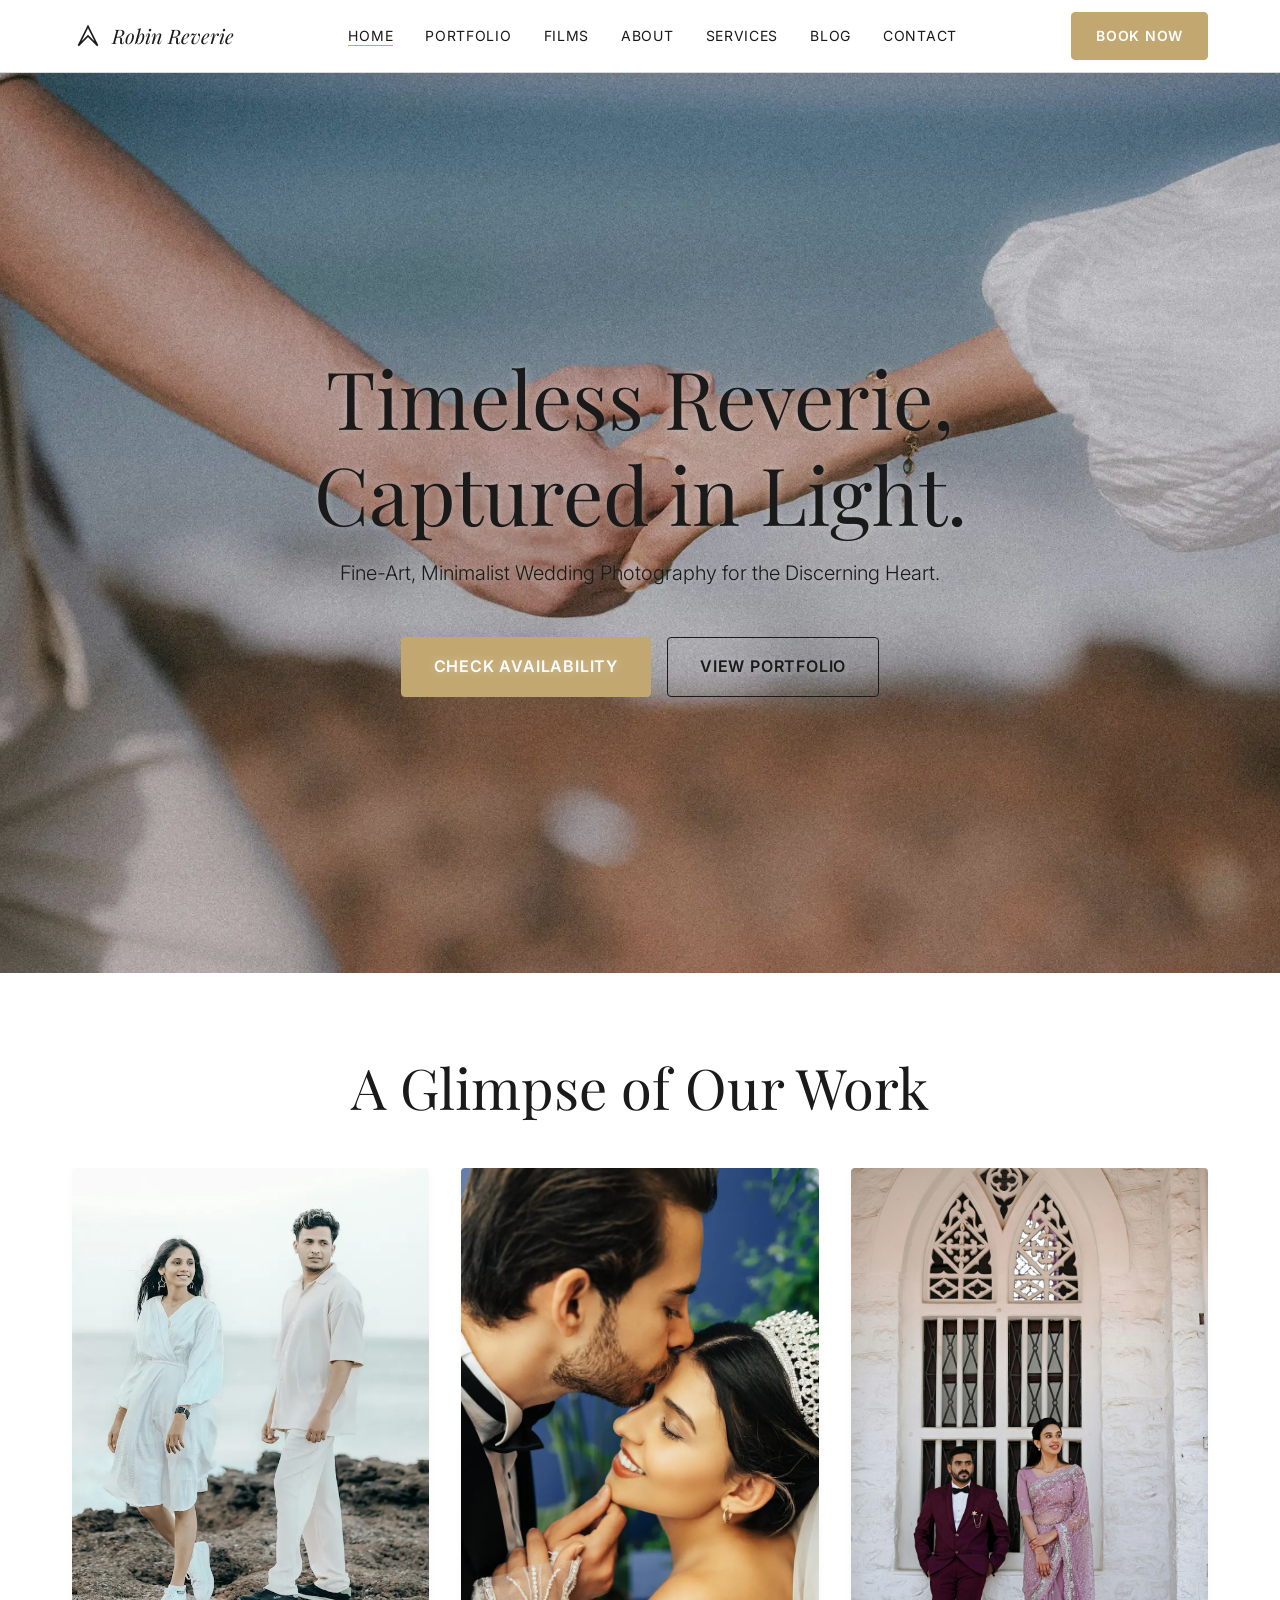
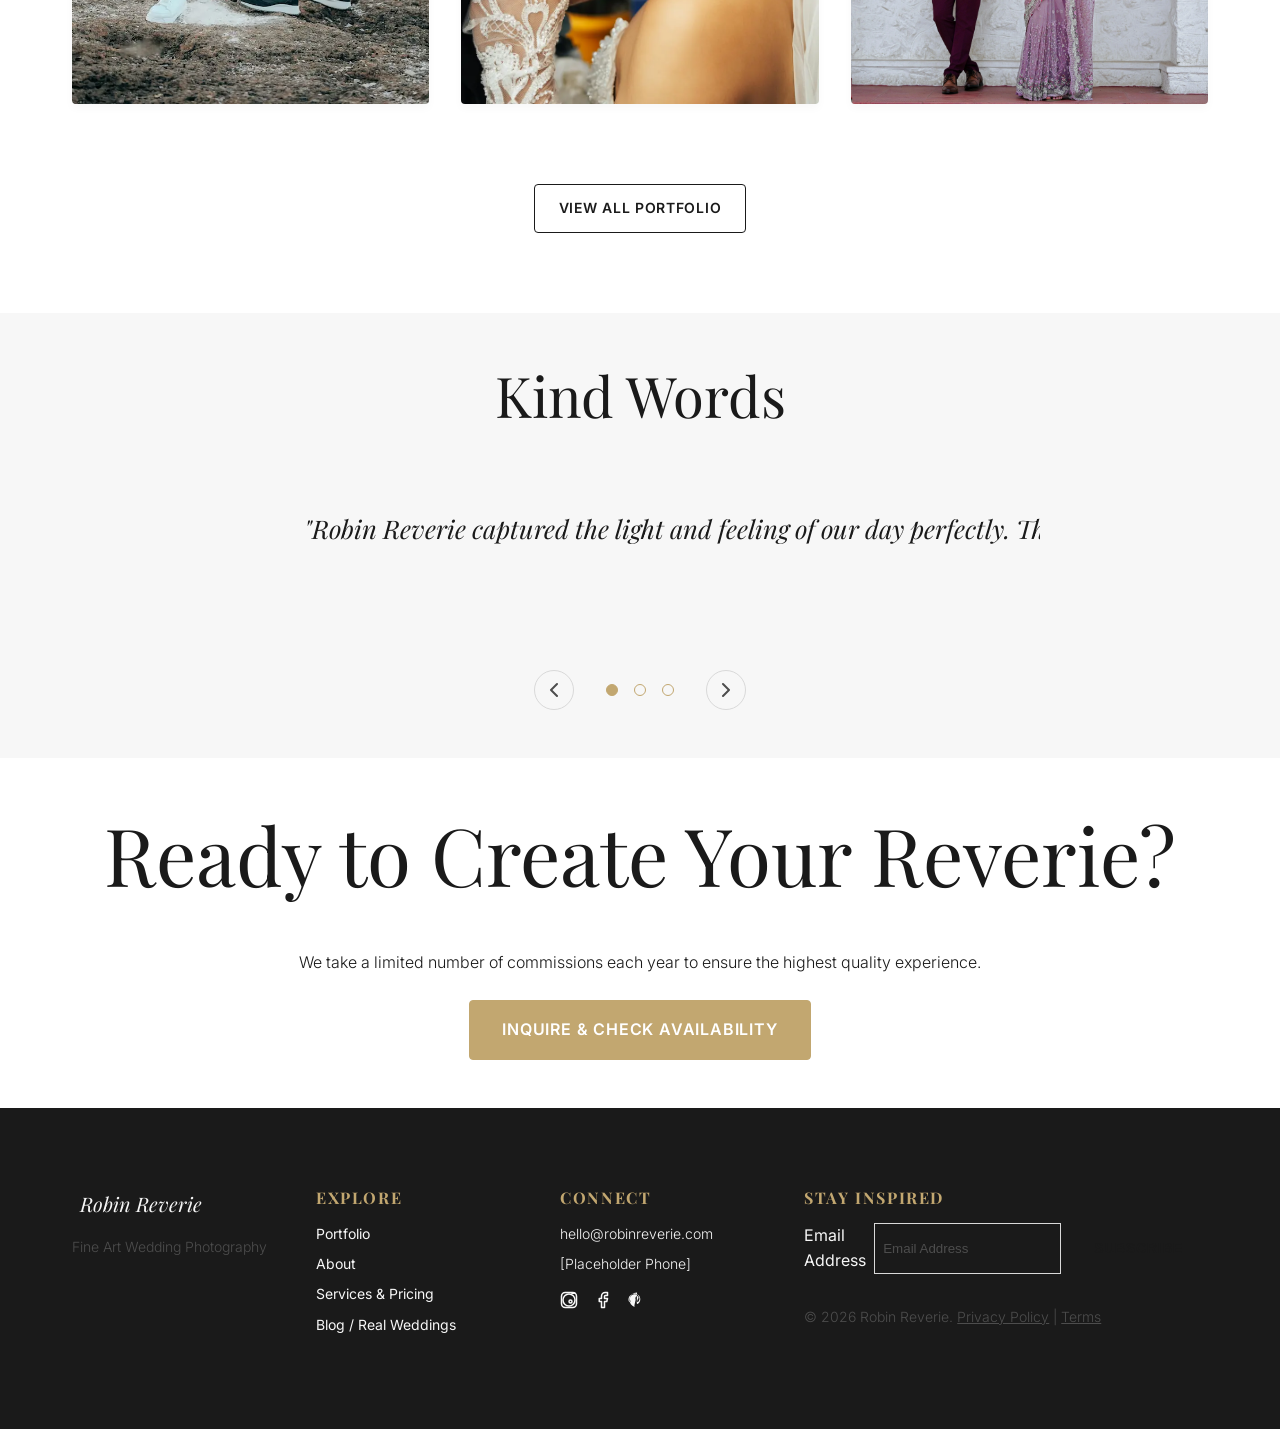
==== index.html @ 67bb08ab "Initial commit of frontend project" ====
<!doctype html>
<html lang="en">
<head>
    <meta charset="UTF-8">
    <meta name="viewport" content="width=device-width, initial-scale=1.0">
    <title>Robin Reverie | Fine Art Wedding Photography</title>

    <meta name="description" content="Robin Reverie offers fine-art, minimal, and timeless wedding photography for the discerning couple. Based in [Location], available worldwide.">
    <meta name="keywords" content="fine art wedding photography, minimal wedding photographer, luxury wedding, editorial wedding, Robin Reverie">
    <meta name="author" content="Robin Reverie">

    <meta property="og:title" content="Robin Reverie | Fine Art Wedding Photography">
    <meta property="og:description" content="Timeless, airy, and editorial wedding photography.">
    <meta property="og:type" content="website">
    <meta property="og:url" content="https://www.robinreverie.com/">
    <meta property="og:image" content="https://www.robinreverie.com/assets/img/hero-1200.webp">

    <link rel="stylesheet" href="/css/styles.css">

    <link rel="preconnect" href="https://fonts.googleapis.com">
    <link rel="preconnect" href="https://fonts.gstatic.com" crossorigin>

    <link href="https://fonts.googleapis.com/css2?family=Inter:wght@300;400;600&family=Playfair+Display:ital,wght@0,400;0,700;1,400&display=swap" rel="stylesheet">

    <link rel="preload" as="image" href="/assets/img/hero-400.webp" imagesrcset="/assets/img/hero-400.webp 400w, /assets/img/hero-800.webp 800w" imagesizes="100vw">

    <script type="application/ld+json">
    {
      "@context": "https://schema.org",
      "@type": "LocalBusiness",
      "name": "Robin Reverie Fine Art Photography",
      "image": "https://www.robinreverie.com/assets/img/hero-1600.webp",
      "address": {
        "@type": "PostalAddress",
        "streetAddress": "[Placeholder Address]",
        "addressLocality": "[City]",
        "addressRegion": "[State/Region]",
        "postalCode": "[Zip]",
        "addressCountry": "US"
      },
      "url": "https://www.robinreverie.com/",
      "telephone": "[Placeholder Phone]",
      "priceRange": "$$$"
    }
    </script>
</head>
<body>

    <header class="header">
        <div class="container header__content">
            <a href="index.html" class="header__logo" aria-label="Robin Reverie Home">
                <svg width="32" height="32" viewBox="0 0 100 100" fill="none" aria-hidden="true" xmlns="http://www.w3.org/2000/svg">
                    <path d="M20 80 L50 20 L80 80 L50 50 Z" stroke="currentColor" stroke-width="5"/>
                </svg>
                <span class="logo__text">Robin Reverie</span>
            </a>

            <nav class="nav" aria-label="Main Navigation" id="main-nav">
                <ul class="nav__list">
                    <li><a href="index.html" class="nav__link nav__link--active">Home</a></li>
                    <li><a href="portfolio.html" class="nav__link">Portfolio</a></li>
                    <li><a href="films.html" class="nav__link">Films</a></li>
                    <li><a href="about.html" class="nav__link">About</a></li>
                    <li><a href="services.html" class="nav__link">Services</a></li>
                    <li><a href="blog.html" class="nav__link">Blog</a></li>
                    <li><a href="contact.html" class="nav__link">Contact</a></li>
                </ul>
            </nav>

            <a href="contact.html" class="button button--primary header__cta">Book Now</a>

            <button class="menu-toggle" aria-controls="main-nav" aria-expanded="false" aria-label="Open main menu">
                <svg class="icon icon--menu" width="24" height="24" viewBox="0 0 24 24" fill="none" xmlns="http://www.w3.org/2000/svg">
                    <path d="M4 6H20M4 12H20M4 18H20" stroke="currentColor" stroke-width="2" stroke-linecap="round" stroke-linejoin="round"/>
                </svg>
            </button>
        </div>
    </header>

    <main id="main-content">

        <section class="hero" aria-label="Introduction and Main Call to Action">
            <div class="hero__image-container">
                <picture>
                    <source type="image/webp"
                        srcset="/assets/img/hero-2400.webp 2400w,
                                /assets/img/hero-1600.webp 1600w,
                                /assets/img/hero-800.webp 800w"
                        sizes="100vw">
                    <img src="/assets/img/hero-1600.jpg"
                        alt="A stunning, airy portrait of a bride and groom in a fine-art minimal style."
                        class="hero__image"
                        loading="eager"
                        width="2400" height="1600">
                </picture>
            </div>

            <div class="hero__content">
                <h1 class="hero__headline">Timeless Reverie, <br>Captured in Light.</h1>
                <p class="hero__subhead">Fine-Art, Minimalist Wedding Photography for the Discerning Heart.</p>
                <div class="hero__actions">
                    <a href="contact.html" class="button button--primary button--large hero__cta--primary js-scroll-to-contact">Check Availability</a>
                    <a href="portfolio.html" class="button button--secondary button--large hero__cta--secondary">View Portfolio</a>
                </div>
            </div>
        </section>

        <section class="section section--padded featured-galleries">
            <div class="container">
                <h2 class="section-title">A Glimpse of Our Work</h2>
                <div class="gallery-grid">
                    <article class="gallery-card">
                        <a href="gallery-sienna.html" class="gallery-card__link">
                            <picture>
                                <source type="image/webp" srcset="/assets/img/featured-1.webp 800w" sizes="(max-width: 600px) 100vw, 33vw">
                                <img src="/assets/img/featured-1.jpg" alt="A couple embracing on a sun-drenched beach, editorial style." loading="lazy" width="800" height="1200">
                            </picture>
                            <div class="gallery-card__caption">
                                <h3>The Sienna Wedding</h3>
                                <p>California Coast | Minimalist</p>
                            </div>
                        </a>
                    </article>

                    <article class="gallery-card">
                        <a href="gallery-provence.html" class="gallery-card__link">
                            <picture>
                                <source type="image/webp" srcset="/assets/img/featured-2.webp 800w" sizes="(max-width: 600px) 100vw, 33vw">
                                <img src="/assets/img/featured-2.jpg" alt="A grand, light-filled ballroom reception with floral arrangements." loading="lazy" width="800" height="1200">
                            </picture>
                            <div class="gallery-card__caption">
                                <h3>Château Provence</h3>
                                <p>Destination | Editorial</p>
                            </div>
                        </a>
                    </article>

                    <article class="gallery-card">
                        <a href="gallery-mountain.html" class="gallery-card__link">
                            <picture>
                                <source type="image/webp" srcset="/assets/img/featured-3.webp 800w" sizes="(max-width: 600px) 100vw, 33vw">
                                <img src="/assets/img/featured-3.jpg" alt="A portrait of a groom standing in a lush, foggy mountain setting." loading="lazy" width="800" height="1200">
                            </picture>
                            <div class="gallery-card__caption">
                                <h3>Mountain Elopement</h3>
                                <p>Intimate | Moody Fine-Art</p>
                            </div>
                        </a>
                    </article>
                </div>
                <div class="text-center mt-xl">
                    <a href="portfolio.html" class="button button--secondary">View All Portfolio</a>
                </div>
            </div>
        </section>

        <section class="section section--muted" aria-label="Client Testimonials">
            <div class="container">
                <h2 class="section-title">Kind Words</h2>
                <div class="carousel" role="region" aria-label="Client Testimonial Carousel">
                    <div class="carousel__track" id="testimonial-track">
                        <div class="carousel__slide" role="tabpanel" aria-labelledby="testimonial-1-tab">
                            <blockquote class="testimonial">
                                <p class="testimonial__quote">"Robin Reverie captured the light and feeling of our day perfectly. The photos are truly works of art—minimal, timeless, and exactly what we dreamed of. The whole experience was seamless and joyful."</p>
                                <cite class="testimonial__cite">— Amelia & George</cite>
                            </blockquote>
                        </div>
                        <div class="carousel__slide" role="tabpanel" aria-labelledby="testimonial-2-tab">
                            <blockquote class="testimonial">
                                <p class="testimonial__quote">"Beyond the stunning final images, their presence on the day was calm and supportive. They felt less like vendors and more like an integral, artistic part of our celebration. Highly, highly recommend."</p>
                                <cite class="testimonial__cite">— David & Chloe</cite>
                            </blockquote>
                        </div>
                        <div class="carousel__slide" role="tabpanel" aria-labelledby="testimonial-3-tab">
                            <blockquote class="testimonial">
                                <p class="testimonial__quote">"We wanted photos that felt editorial and airy, not stiff. Robin Reverie delivered a gallery that belongs in a magazine. Pure magic and elegance from start to finish."</p>
                                <cite class="testimonial__cite">— Sarah & Michael</cite>
                            </blockquote>
                        </div>
                    </div>
                    <div class="carousel__controls">
                        <button class="carousel__button carousel__button--prev" aria-label="Previous testimonial">
                            <svg width="24" height="24" viewBox="0 0 24 24" fill="none" xmlns="http://www.w3.org/2000/svg"><path d="M15 18L9 12L15 6" stroke="currentColor" stroke-width="2" stroke-linecap="round" stroke-linejoin="round"/></svg>
                        </button>
                        <div class="carousel__dots" role="tablist">
                            </div>
                        <button class="carousel__button carousel__button--next" aria-label="Next testimonial">
                            <svg width="24" height="24" viewBox="0 0 24 24" fill="none" xmlns="http://www.w3.org/2000/svg"><path d="M9 18L15 12L9 6" stroke="currentColor" stroke-width="2" stroke-linecap="round" stroke-linejoin="round"/></svg>
                        </button>
                    </div>
                </div>
            </div>
        </section>

        <section class="section section--cta-final" id="contact-cta">
            <div class="container text-center">
                <h2 class="section-title section-title--large">Ready to Create Your Reverie?</h2>
                <p class="cta__subtext">We take a limited number of commissions each year to ensure the highest quality experience.</p>
                <a href="contact.html" class="button button--primary button--large">Inquire & Check Availability</a>
            </div>
        </section>

    </main>

    <a href="contact.html" class="sticky-mobile-cta" aria-label="Book Now">Book</a>

    <footer class="footer">
        <div class="container footer__grid">
            <div class="footer__brand">
                <a href="index.html" class="header__logo" aria-label="Robin Reverie Home">
                    <span class="logo__text">Robin Reverie</span>
                </a>
                <p class="footer__text">Fine Art Wedding Photography</p>
            </div>

            <div class="footer__nav">
                <h3>Explore</h3>
                <ul>
                    <li><a href="portfolio.html">Portfolio</a></li>
                    <li><a href="about.html">About</a></li>
                    <li><a href="services.html">Services & Pricing</a></li>
                    <li><a href="blog.html">Blog / Real Weddings</a></li>
                </ul>
            </div>

            <div class="footer__contact">
                <h3>Connect</h3>
                <p>hello@robinreverie.com</p>
                <p>[Placeholder Phone]</p>
                <div class="social-links">
                    <a href="#" aria-label="Instagram"><svg width="24" height="24" viewBox="0 0 24 24" fill="none" xmlns="http://www.w3.org/2000/svg"><rect x="2" y="2" width="20" height="20" rx="5" ry="5" stroke="currentColor" stroke-width="2"></rect><path d="M16 3H20M14 12a2 2 0 100 4 2 2 0 000-4zM12 20a8 8 0 100-16 8 8 0 000 16z" stroke="currentColor" stroke-width="2" stroke-linecap="round" stroke-linejoin="round"></path></svg></a>
                    <a href="#" aria-label="Facebook"><svg width="24" height="24" viewBox="0 0 24 24" fill="none" xmlns="http://www.w3.org/2000/svg"><path d="M18 2h-3a5 5 0 00-5 5v3H7v4h3v8h4v-8h3l1-4h-4V7a1 1 0 011-1h3v-4z" stroke="currentColor" stroke-width="2" stroke-linecap="round" stroke-linejoin="round"></path></svg></a>
                    <a href="#" aria-label="Pinterest"><svg width="24" height="24" viewBox="0 0 24 24" fill="none" xmlns="http://www.w3.org/2000/svg"><path d="M12 2C6.48 2 2 6.48 2 12c0 4.22 2.76 7.84 6.64 9.17-.08-.73-.14-1.63 0-2.45l1.6-6.95s-.39-.81-.39-2c0-1.87 1.1-3.27 2.45-3.27 1.15 0 1.7 1.05 1.7 2.3s-1.15 2.87-1.75 4.54c-.16.5-.08 1.04.14 1.28.22.25.75.08 1-.09 1.1-.6 1.87-2.73 1.87-4.4 0-3.32-2.3-5.96-6-5.96-4.08 0-6.85 3.03-6.85 6.45 0 1.1.36 1.83.74 2.37.08.1.15.2.2.3l-.38 1.54c-.08.3-.3.4-.6.3-.96-.4-1.74-2.13-1.74-3.7 0-4.32 3.63-7.85 8.16-7.85 4.4 0 7.6 3.1 7.6 7.3 0 3.16-1.8 5.6-3.6 6.34-.6.2-1.3-.3-1.1-1.1z" fill="currentColor"></path></svg></a>
                </div>
            </div>

            <div class="footer__newsletter">
                <h3>Stay Inspired</h3>
                <form class="newsletter-form" action="[PLACEHOLDER_NEWSLETTER_ENDPOINT]" method="POST">
                    <label for="email-signup" class="sr-only">Email Address</label>
                    <input type="email" id="email-signup" name="email" placeholder="Email Address" required aria-label="Email address for newsletter signup">
                    <button type="submit" class="button button--secondary">Subscribe</button>
                </form>
                <p class="footer__legal">
                    &copy; <span id="current-year"></span> Robin Reverie.
                    <a href="privacy.html">Privacy Policy</a> |
                    <a href="terms.html">Terms</a>
                </p>
            </div>
        </div>
    </footer>

    <script src="/js/main.js" defer></script>
</body>
</html>
---- css/styles.css ----
/* FILE: /css/styles.css */

/* -------------------------------------------------------------------------- */
/* 1. CSS Variables (Tokens) & Reset */
/* -------------------------------------------------------------------------- */

:root {
    /* Colors (Fine-Art Minimal Palette) */
    --color-text-primary: hsl(0, 0%, 10%);   /* Dark Charcoal */
    --color-text-secondary: hsl(0, 0%, 30%); /* Muted Gray */
    --color-text-on-accent: hsl(0, 0%, 100%); /* White */
    --color-brand: hsl(40, 40%, 60%);        /* Soft, Muted Gold/Tan */
    --color-accent: hsl(40, 40%, 60%);       /* Same as brand for consistency */
    --color-bg-body: hsl(0, 0%, 100%);       /* Pure White */
    --color-bg-light: hsl(0, 0%, 97%);       /* Off-White/Light Accent */
    --color-border: hsl(0, 0%, 85%);         /* Light Border Gray */

    /* Typography */
    --font-family-primary: 'Inter', sans-serif;
    --font-family-secondary: 'Playfair Display', serif;
    --font-size-base: 1rem;
    --font-size-h1: clamp(2.5rem, 6vw + 1rem, 5rem);
    --font-size-h2: clamp(1.8rem, 4vw + 1rem, 3.5rem);
    --font-size-h3: 1.5rem;
    --font-size-small: 0.875rem;

    /* Spacing & Layout */
    --spacing-xs: 0.5rem;
    --spacing-sm: 1rem;
    --spacing-md: 2rem;
    --spacing-lg: 3rem;
    --spacing-xl: 5rem;
    --size-content-max-width: 1200px;
    --header-height: 4.5rem;
    --border-radius: 4px;

    /* Transitions & Shadows */
    --transition-speed: 0.3s ease;
    --shadow-subtle: 0 4px 10px rgba(0, 0, 0, 0.03);
}

/* Basic Reset */
*, *::before, *::after {
    box-sizing: border-box;
    margin: 0;
    padding: 0;
}

html {
    scroll-behavior: smooth;
    font-size: 100%; /* Default 16px */
}

body {
    font-family: var(--font-family-primary);
    line-height: 1.6;
    color: var(--color-text-primary);
    background-color: var(--color-bg-body);
    min-height: 100vh;
}

/* -------------------------------------------------------------------------- */
/* 2. Typography & Base Elements */
/* -------------------------------------------------------------------------- */

h1, h2, h3, h4 {
    font-family: var(--font-family-secondary);
    line-height: 1.2;
    margin-bottom: var(--spacing-sm);
    color: var(--color-text-primary);
}

h1 { font-size: var(--font-size-h1); }
h2 { font-size: var(--font-size-h2); }
h3 { font-size: var(--font-size-h3); }

p {
    margin-bottom: 1.5em;
    font-weight: 300;
}

a {
    color: var(--color-text-primary);
    text-decoration: none;
    transition: color var(--transition-speed);
}

a:hover, a:focus {
    color: var(--color-brand);
    outline-offset: 2px;
}

/* Accessible Focus State */
:focus {
    outline: 2px solid var(--color-brand);
    outline-offset: 3px;
}

img {
    max-width: 100%;
    height: auto;
    display: block;
}

.container {
    max-width: var(--size-content-max-width);
    margin-left: auto;
    margin-right: auto;
    padding-left: var(--spacing-md);
    padding-right: var(--spacing-md);
}

.section {
    padding-top: var(--spacing-lg);
    padding-bottom: var(--spacing-lg);
}

.section--padded {
    padding-top: var(--spacing-xl);
    padding-bottom: var(--spacing-xl);
}

.section--muted {
    background-color: var(--color-bg-light);
}

.section-title {
    text-align: center;
    margin-bottom: var(--spacing-lg);
    font-weight: 400;
}
.section-title--large {
    font-size: var(--font-size-h1);
}

.text-center {
    text-align: center;
}
.mt-xl { margin-top: var(--spacing-xl); }

/* -------------------------------------------------------------------------- */
/* 3. Buttons & Forms */
/* -------------------------------------------------------------------------- */

.button {
    display: inline-flex;
    align-items: center;
    justify-content: center;
    padding: 0.75rem 1.5rem;
    border: 1px solid transparent;
    border-radius: var(--border-radius);
    font-weight: 600;
    cursor: pointer;
    transition: all var(--transition-speed);
    text-transform: uppercase;
    letter-spacing: 0.05em;
    font-size: var(--font-size-small);
}

.button--primary {
    background-color: var(--color-brand);
    color: var(--color-text-on-accent);
    border-color: var(--color-brand);
}

.button--primary:hover, .button--primary:focus {
    background-color: transparent;
    color: var(--color-brand);
    box-shadow: none;
}

.button--secondary {
    background-color: transparent;
    color: var(--color-text-primary);
    border-color: var(--color-text-primary);
}

.button--secondary:hover, .button--secondary:focus {
    background-color: var(--color-text-primary);
    color: var(--color-text-on-accent);
}

.button--large {
    padding: 1rem 2rem;
    font-size: var(--font-size-base);
}

/* -------------------------------------------------------------------------- */
/* 4. Header & Navigation */
/* -------------------------------------------------------------------------- */

.header {
    position: sticky;
    top: 0;
    z-index: 100;
    background-color: var(--color-bg-body);
    box-shadow: var(--shadow-subtle);
    border-bottom: 1px solid var(--color-border);
}

.header__content {
    display: flex;
    justify-content: space-between;
    align-items: center;
    height: var(--header-height);
}

.header__logo {
    display: flex;
    align-items: center;
    font-family: var(--font-family-secondary);
    font-size: 1.25rem;
    font-style: italic;
    font-weight: 400;
    color: var(--color-text-primary);
}
.header__logo .logo__text {
    margin-left: 0.5rem;
}

.menu-toggle {
    background: none;
    border: none;
    cursor: pointer;
    padding: var(--spacing-xs);
    display: block; /* Default for mobile */
    color: var(--color-text-primary);
}
.menu-toggle svg {
    width: 24px;
    height: 24px;
}

.header__cta {
    display: none; /* Desktop only */
}

.nav {
    /* Desktop */
    display: none;
}

/* Mobile Navigation (Menu Toggle & Slide-in) */
@media (max-width: 1024px) {
    .nav {
        position: fixed;
        top: var(--header-height);
        left: 0;
        width: 100%;
        height: calc(100vh - var(--header-height));
        background-color: var(--color-bg-body);
        transform: translateX(-100%);
        transition: transform var(--transition-speed);
        display: block;
        padding: var(--spacing-lg);
        overflow-y: auto;
    }
    .nav.is-open {
        transform: translateX(0);
    }
    .nav__list {
        list-style: none;
        display: flex;
        flex-direction: column;
        gap: var(--spacing-md);
    }
    .nav__link {
        display: block;
        padding: var(--spacing-sm) 0;
        font-size: 1.5rem;
        font-family: var(--font-family-secondary);
        font-weight: 400;
        text-align: center;
        border-bottom: 1px solid var(--color-border);
    }
}

/* Desktop Navigation */
@media (min-width: 1025px) {
    .menu-toggle {
        display: none;
    }
    .nav {
        display: block;
    }
    .nav__list {
        list-style: none;
        display: flex;
        gap: var(--spacing-md);
    }
    .nav__link {
        font-size: var(--font-size-small);
        text-transform: uppercase;
        letter-spacing: 0.05em;
        position: relative;
        padding-bottom: 2px;
    }
    .nav__link::after {
        content: '';
        position: absolute;
        left: 0;
        bottom: 0;
        width: 0;
        height: 1px;
        background-color: var(--color-brand);
        transition: width var(--transition-speed);
    }
    .nav__link:hover::after, .nav__link--active::after {
        width: 100%;
    }
    .header__cta {
        display: inline-flex;
    }
}

/* -------------------------------------------------------------------------- */
/* 5. Hero Section */
/* -------------------------------------------------------------------------- */

.hero {
    position: relative;
    height: 100vh;
    display: flex;
    align-items: center;
    justify-content: center;
    overflow: hidden;
    text-align: center;
}

.hero__image-container {
    position: absolute;
    top: 0;
    left: 0;
    width: 100%;
    height: 100%;
    z-index: 1;
}

.hero__image {
    width: 100%;
    height: 100%;
    object-fit: cover;
    filter: brightness(0.9); /* Subtle softening/lightening */
}

.hero__content {
    position: relative;
    z-index: 2;
    padding: var(--spacing-md);
    max-width: 900px;
    color: var(--color-text-primary);
    text-shadow: 0 0 10px rgba(255, 255, 255, 0.4);
}

.hero__headline {
    font-family: var(--font-family-secondary);
    font-weight: 400;
    font-size: var(--font-size-h1);
    margin-bottom: var(--spacing-sm);
}

.hero__subhead {
    font-size: 1.25rem;
    margin-bottom: var(--spacing-lg);
    font-weight: 300;
}

.hero__actions {
    display: flex;
    gap: var(--spacing-sm);
    justify-content: center;
    flex-wrap: wrap;
}

/* -------------------------------------------------------------------------- */
/* 6. Featured Galleries */
/* -------------------------------------------------------------------------- */

.gallery-grid {
    display: grid;
    grid-template-columns: 1fr;
    gap: var(--spacing-md);
}

@media (min-width: 768px) {
    .gallery-grid {
        grid-template-columns: repeat(3, 1fr);
    }
}

.gallery-card {
    position: relative;
    overflow: hidden;
    border-radius: var(--border-radius);
    box-shadow: var(--shadow-subtle);
    aspect-ratio: 2 / 3; /* Editorial portrait aspect */
}

.gallery-card__link {
    display: block;
    height: 100%;
}

.gallery-card img {
    width: 100%;
    height: 100%;
    object-fit: cover;
    transition: transform 0.5s ease;
}

.gallery-card:hover img {
    transform: scale(1.05);
}

.gallery-card__caption {
    position: absolute;
    bottom: 0;
    left: 0;
    width: 100%;
    padding: var(--spacing-sm);
    background-color: rgba(255, 255, 255, 0.9);
    transform: translateY(100%);
    transition: transform 0.3s ease;
    text-align: center;
}

.gallery-card:hover .gallery-card__caption,
.gallery-card:focus-within .gallery-card__caption {
    transform: translateY(0);
}

.gallery-card__caption h3 {
    font-family: var(--font-family-secondary);
    font-size: 1.2rem;
    margin-bottom: 0.25rem;
    font-weight: 400;
}
.gallery-card__caption p {
    font-size: var(--font-size-small);
    color: var(--color-text-secondary);
    margin-bottom: 0;
}

/* -------------------------------------------------------------------------- */
/* 7. Testimonials Carousel */
/* -------------------------------------------------------------------------- */

.carousel {
    overflow: hidden;
    position: relative;
    max-width: 800px;
    margin: 0 auto;
}

.carousel__track {
    display: flex;
    transition: transform 0.5s ease-in-out;
    will-change: transform;
}

.carousel__slide {
    min-width: 100%;
    flex-shrink: 0;
    padding: var(--spacing-md);
}

.testimonial {
    text-align: center;
}

.testimonial__quote {
    font-family: var(--font-family-secondary);
    font-style: italic;
    font-size: 1.6rem;
    margin-bottom: var(--spacing-md);
    padding: 0 var(--spacing-md);
}

.testimonial__cite {
    display: block;
    font-size: var(--font-size-base);
    color: var(--color-brand);
    text-transform: uppercase;
    letter-spacing: 0.1em;
    font-style: normal;
}

.carousel__controls {
    display: flex;
    justify-content: center;
    align-items: center;
    gap: var(--spacing-md);
    margin-top: var(--spacing-md);
}

.carousel__button {
    background: none;
    border: 1px solid var(--color-border);
    border-radius: 50%;
    width: 40px;
    height: 40px;
    display: flex;
    align-items: center;
    justify-content: center;
    cursor: pointer;
    color: var(--color-text-secondary);
    transition: all var(--transition-speed);
}

.carousel__button:hover, .carousel__button:focus {
    background-color: var(--color-brand);
    color: var(--color-text-on-accent);
    border-color: var(--color-brand);
}

.carousel__dots {
    display: flex;
    gap: var(--spacing-sm);
}

.carousel__dot {
    background: none;
    border: 1px solid var(--color-brand);
    border-radius: 50%;
    width: 12px;
    height: 12px;
    cursor: pointer;
    padding: 0;
    transition: background-color var(--transition-speed);
}

.carousel__dot[aria-selected="true"] {
    background-color: var(--color-brand);
}

/* -------------------------------------------------------------------------- */
/* 8. Footer & Sticky CTA */
/* -------------------------------------------------------------------------- */

.footer {
    background-color: var(--color-text-primary);
    color: var(--color-bg-light);
    padding: var(--spacing-xl) var(--spacing-md);
}

.footer__grid {
    display: grid;
    grid-template-columns: 1fr;
    gap: var(--spacing-lg);
}

@media (min-width: 768px) {
    .footer__grid {
        grid-template-columns: repeat(4, 1fr);
        gap: var(--spacing-md);
    }
}

.footer__brand .logo__text {
    color: var(--color-bg-light);
}

.footer__text {
    font-size: var(--font-size-small);
    color: var(--color-text-secondary);
    margin-top: var(--spacing-sm);
}

.footer__nav h3, .footer__contact h3, .footer__newsletter h3 {
    font-size: var(--font-size-base);
    text-transform: uppercase;
    letter-spacing: 0.1em;
    margin-bottom: var(--spacing-sm);
    color: var(--color-brand);
}

.footer__nav ul {
    list-style: none;
}

.footer__nav a, .footer__contact p {
    color: var(--color-bg-light);
    font-size: var(--font-size-small);
    margin-bottom: 0.5rem;
    display: block;
}

.social-links {
    display: flex;
    gap: var(--spacing-sm);
    margin-top: var(--spacing-sm);
}

.social-links a {
    color: var(--color-bg-light);
    transition: color var(--transition-speed);
}

.social-links a:hover {
    color: var(--color-brand);
}

.social-links svg {
    width: 18px;
    height: 18px;
}

.newsletter-form {
    display: flex;
    gap: var(--spacing-xs);
    margin-top: var(--spacing-sm);
}

.newsletter-form input {
    padding: 0.5rem;
    border: 1px solid var(--color-border);
    background-color: transparent;
    color: var(--color-text-on-accent);
    flex-grow: 1;
    max-width: 200px;
}

.newsletter-form input::placeholder {
    color: var(--color-text-secondary);
}

.footer__legal {
    margin-top: var(--spacing-md);
    font-size: var(--font-size-small);
    color: var(--color-text-secondary);
}

.footer__legal a {
    color: var(--color-text-secondary);
    text-decoration: underline;
}

.footer__legal a:hover {
    color: var(--color-brand);
}

/* Sticky Mobile CTA */
.sticky-mobile-cta {
    position: fixed;
    bottom: var(--spacing-md);
    right: var(--spacing-md);
    z-index: 50;
    display: none; /* Default to hide on desktop */
    padding: 0.75rem 1.25rem;
    border-radius: 50px;
    background-color: var(--color-brand);
    color: var(--color-text-on-accent);
    box-shadow: 0 4px 12px rgba(0, 0, 0, 0.2);
    text-transform: uppercase;
    font-weight: 600;
}

@media (max-width: 1024px) {
    .sticky-mobile-cta {
        display: block;
    }
}
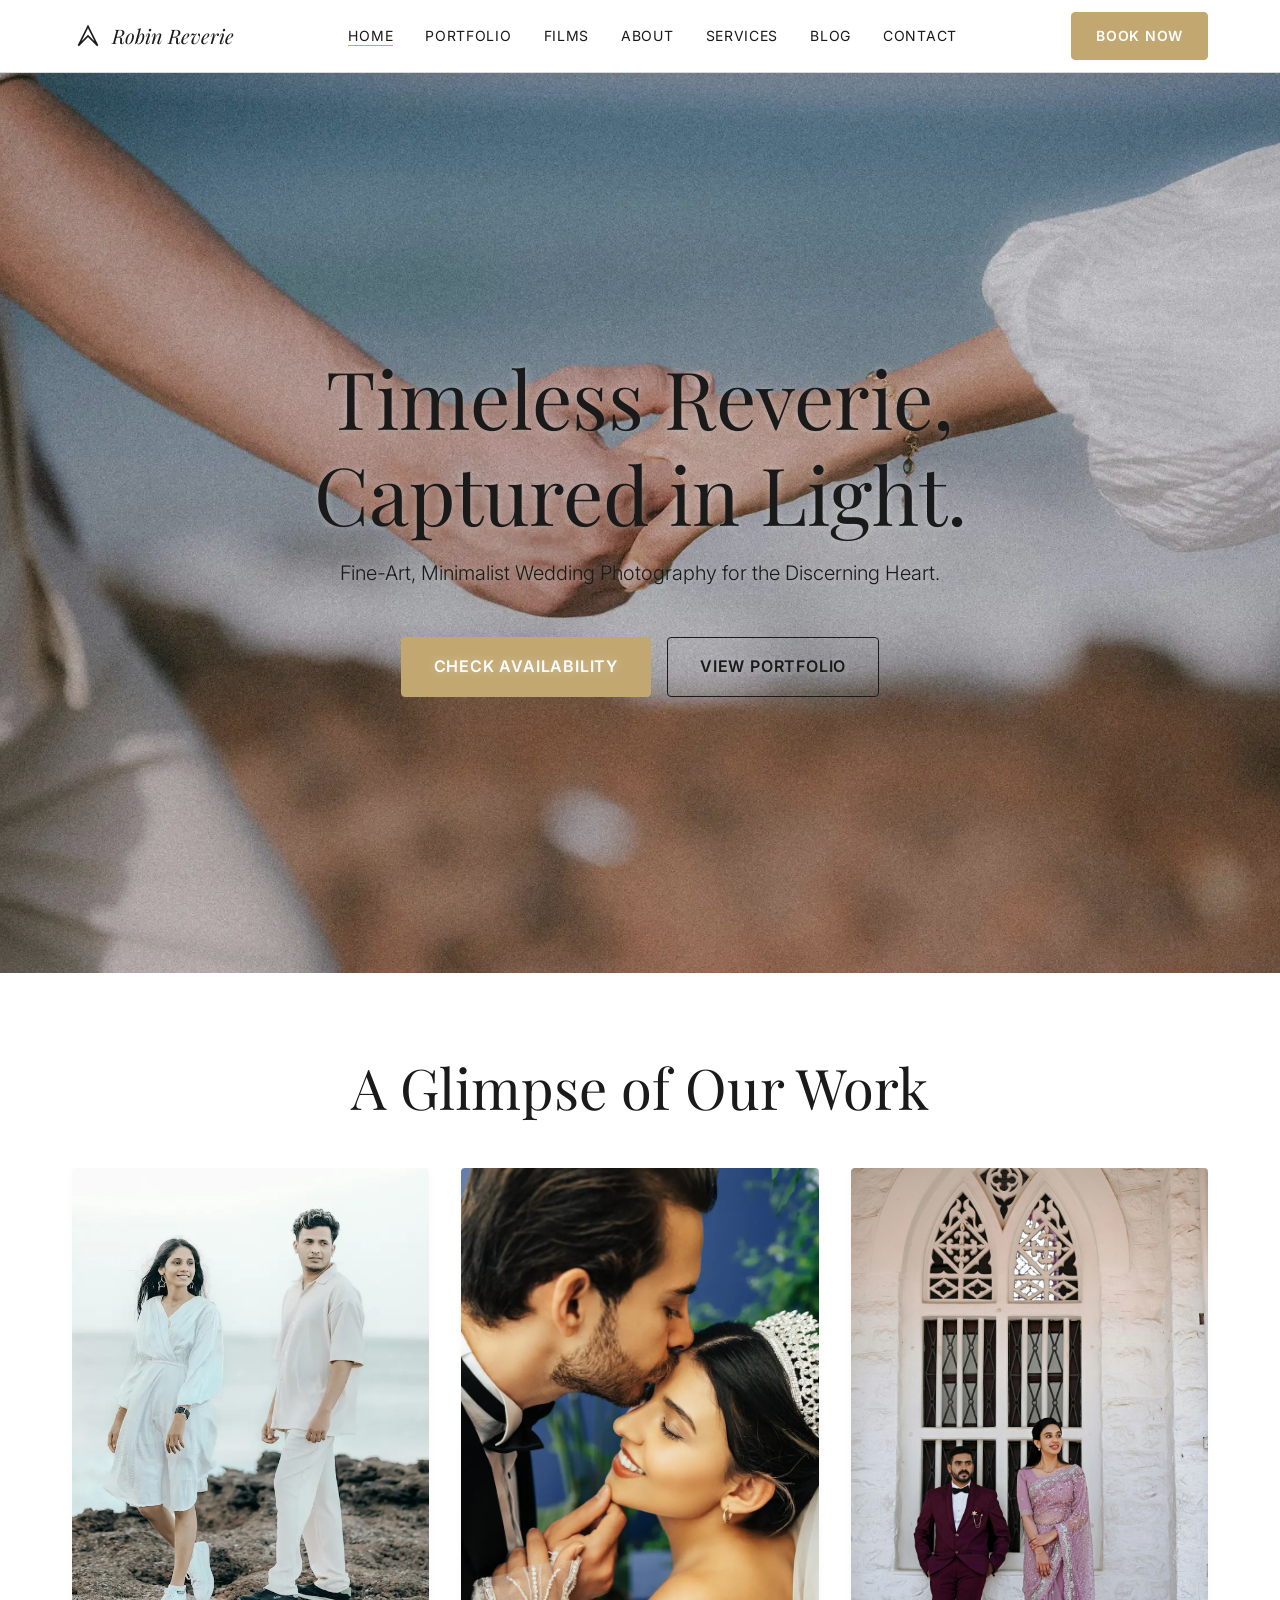
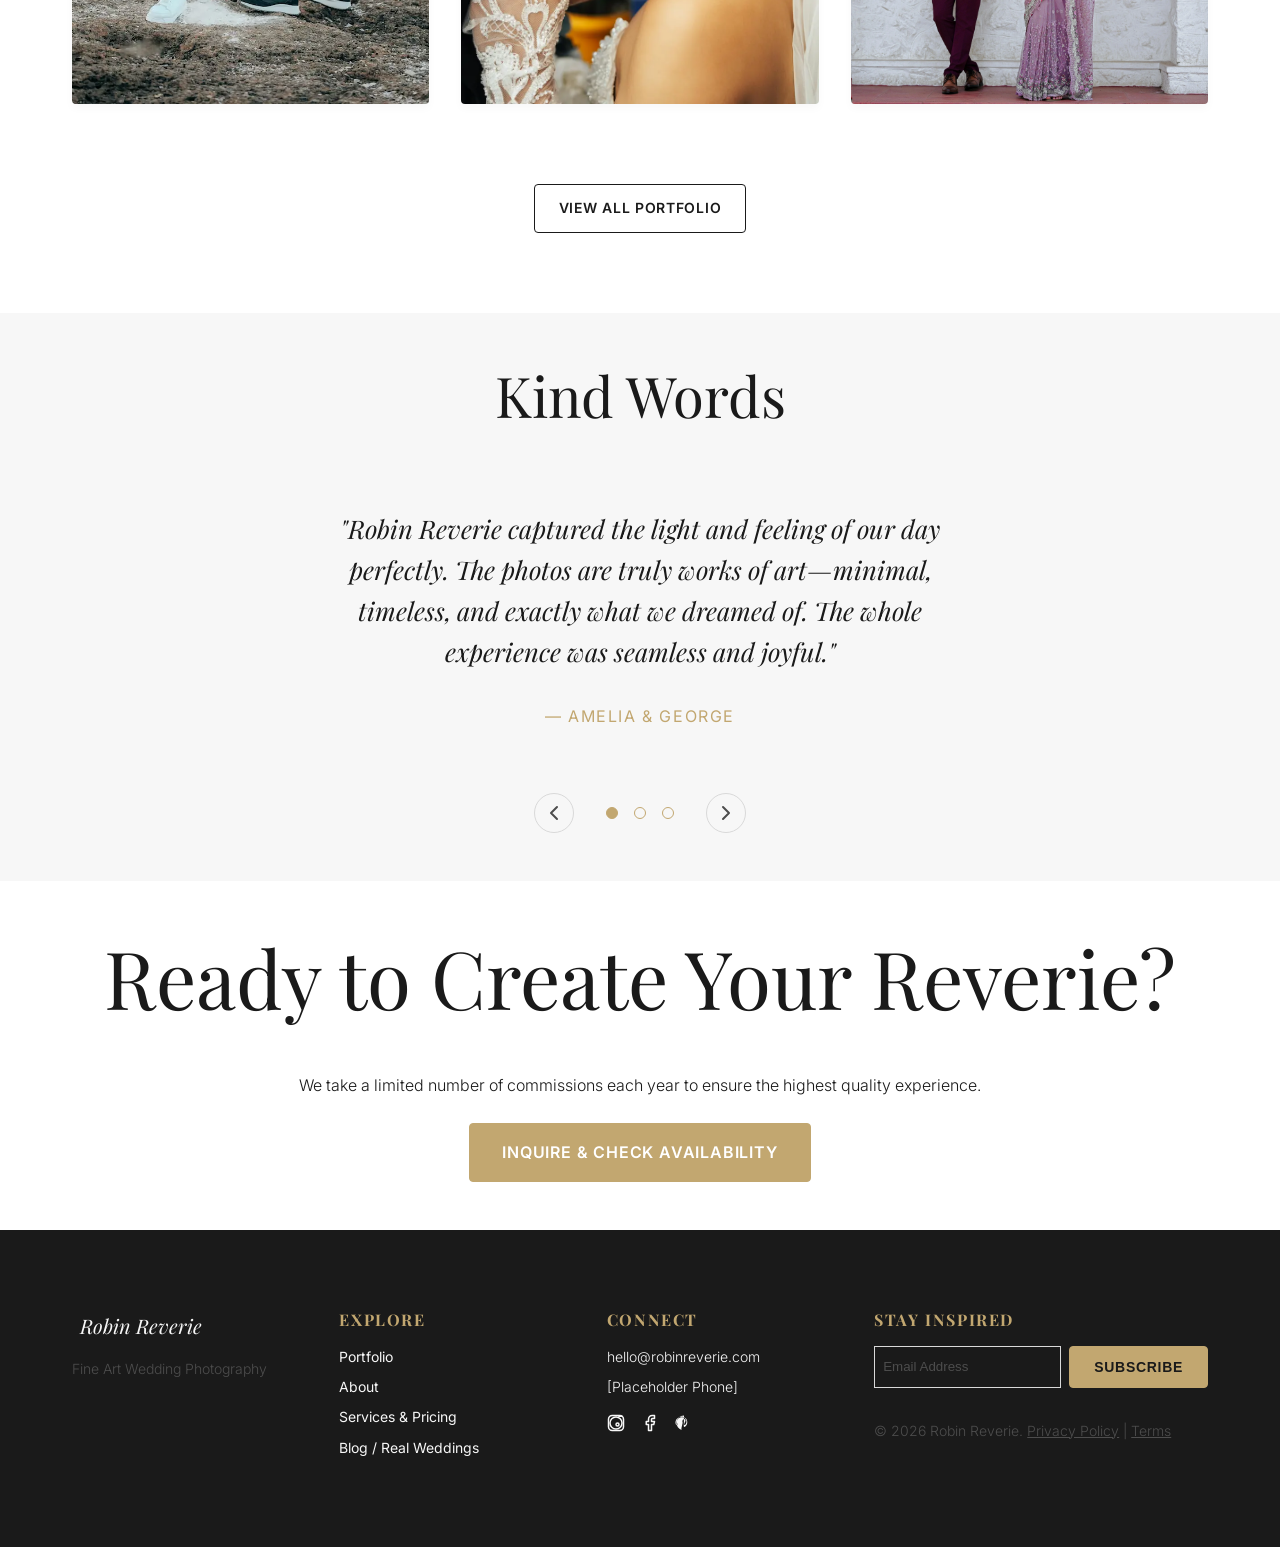
==== commit a909ff6d: "Footer bugs fixed." ====
--- a/index.html
+++ b/index.html
@@ -237,7 +237,7 @@
             <div class="footer__newsletter">
                 <h3>Stay Inspired</h3>
                 <form class="newsletter-form" action="[PLACEHOLDER_NEWSLETTER_ENDPOINT]" method="POST">
-                    <label for="email-signup" class="sr-only">Email Address</label>
+                    <!-- <label for="email-signup" class="sr-only">Email Address</label> -->
                     <input type="email" id="email-signup" name="email" placeholder="Email Address" required aria-label="Email address for newsletter signup">
                     <button type="submit" class="button button--secondary">Subscribe</button>
                 </form>
--- a/css/styles.css
+++ b/css/styles.css
@@ -6,14 +6,22 @@
 
 :root {
     /* Colors (Fine-Art Minimal Palette) */
-    --color-text-primary: hsl(0, 0%, 10%);   /* Dark Charcoal */
-    --color-text-secondary: hsl(0, 0%, 30%); /* Muted Gray */
-    --color-text-on-accent: hsl(0, 0%, 100%); /* White */
-    --color-brand: hsl(40, 40%, 60%);        /* Soft, Muted Gold/Tan */
-    --color-accent: hsl(40, 40%, 60%);       /* Same as brand for consistency */
-    --color-bg-body: hsl(0, 0%, 100%);       /* Pure White */
-    --color-bg-light: hsl(0, 0%, 97%);       /* Off-White/Light Accent */
-    --color-border: hsl(0, 0%, 85%);         /* Light Border Gray */
+    --color-text-primary: hsl(0, 0%, 10%);
+    /* Dark Charcoal */
+    --color-text-secondary: hsl(0, 0%, 30%);
+    /* Muted Gray */
+    --color-text-on-accent: hsl(0, 0%, 100%);
+    /* White */
+    --color-brand: hsl(40, 40%, 60%);
+    /* Soft, Muted Gold/Tan */
+    --color-accent: hsl(40, 40%, 60%);
+    /* Same as brand for consistency */
+    --color-bg-body: hsl(0, 0%, 100%);
+    /* Pure White */
+    --color-bg-light: hsl(0, 0%, 97%);
+    /* Off-White/Light Accent */
+    --color-border: hsl(0, 0%, 85%);
+    /* Light Border Gray */
 
     /* Typography */
     --font-family-primary: 'Inter', sans-serif;
@@ -40,7 +48,9 @@
 }
 
 /* Basic Reset */
-*, *::before, *::after {
+*,
+*::before,
+*::after {
     box-sizing: border-box;
     margin: 0;
     padding: 0;
@@ -48,7 +58,8 @@
 
 html {
     scroll-behavior: smooth;
-    font-size: 100%; /* Default 16px */
+    font-size: 100%;
+    /* Default 16px */
 }
 
 body {
@@ -63,16 +74,27 @@
 /* 2. Typography & Base Elements */
 /* -------------------------------------------------------------------------- */
 
-h1, h2, h3, h4 {
+h1,
+h2,
+h3,
+h4 {
     font-family: var(--font-family-secondary);
     line-height: 1.2;
     margin-bottom: var(--spacing-sm);
     color: var(--color-text-primary);
 }
 
-h1 { font-size: var(--font-size-h1); }
-h2 { font-size: var(--font-size-h2); }
-h3 { font-size: var(--font-size-h3); }
+h1 {
+    font-size: var(--font-size-h1);
+}
+
+h2 {
+    font-size: var(--font-size-h2);
+}
+
+h3 {
+    font-size: var(--font-size-h3);
+}
 
 p {
     margin-bottom: 1.5em;
@@ -85,7 +107,8 @@
     transition: color var(--transition-speed);
 }
 
-a:hover, a:focus {
+a:hover,
+a:focus {
     color: var(--color-brand);
     outline-offset: 2px;
 }
@@ -129,6 +152,7 @@
     margin-bottom: var(--spacing-lg);
     font-weight: 400;
 }
+
 .section-title--large {
     font-size: var(--font-size-h1);
 }
@@ -136,7 +160,10 @@
 .text-center {
     text-align: center;
 }
-.mt-xl { margin-top: var(--spacing-xl); }
+
+.mt-xl {
+    margin-top: var(--spacing-xl);
+}
 
 /* -------------------------------------------------------------------------- */
 /* 3. Buttons & Forms */
@@ -163,7 +190,8 @@
     border-color: var(--color-brand);
 }
 
-.button--primary:hover, .button--primary:focus {
+.button--primary:hover,
+.button--primary:focus {
     background-color: transparent;
     color: var(--color-brand);
     box-shadow: none;
@@ -175,7 +203,8 @@
     border-color: var(--color-text-primary);
 }
 
-.button--secondary:hover, .button--secondary:focus {
+.button--secondary:hover,
+.button--secondary:focus {
     background-color: var(--color-text-primary);
     color: var(--color-text-on-accent);
 }
@@ -214,6 +243,7 @@
     font-weight: 400;
     color: var(--color-text-primary);
 }
+
 .header__logo .logo__text {
     margin-left: 0.5rem;
 }
@@ -223,16 +253,19 @@
     border: none;
     cursor: pointer;
     padding: var(--spacing-xs);
-    display: block; /* Default for mobile */
-    color: var(--color-text-primary);
-}
+    display: block;
+    /* Default for mobile */
+    color: var(--color-text-primary);
+}
+
 .menu-toggle svg {
     width: 24px;
     height: 24px;
 }
 
 .header__cta {
-    display: none; /* Desktop only */
+    display: none;
+    /* Desktop only */
 }
 
 .nav {
@@ -255,15 +288,18 @@
         padding: var(--spacing-lg);
         overflow-y: auto;
     }
+
     .nav.is-open {
         transform: translateX(0);
     }
+
     .nav__list {
         list-style: none;
         display: flex;
         flex-direction: column;
         gap: var(--spacing-md);
     }
+
     .nav__link {
         display: block;
         padding: var(--spacing-sm) 0;
@@ -280,14 +316,17 @@
     .menu-toggle {
         display: none;
     }
+
     .nav {
         display: block;
     }
+
     .nav__list {
         list-style: none;
         display: flex;
         gap: var(--spacing-md);
     }
+
     .nav__link {
         font-size: var(--font-size-small);
         text-transform: uppercase;
@@ -295,6 +334,7 @@
         position: relative;
         padding-bottom: 2px;
     }
+
     .nav__link::after {
         content: '';
         position: absolute;
@@ -305,9 +345,12 @@
         background-color: var(--color-brand);
         transition: width var(--transition-speed);
     }
-    .nav__link:hover::after, .nav__link--active::after {
+
+    .nav__link:hover::after,
+    .nav__link--active::after {
         width: 100%;
     }
+
     .header__cta {
         display: inline-flex;
     }
@@ -340,7 +383,8 @@
     width: 100%;
     height: 100%;
     object-fit: cover;
-    filter: brightness(0.9); /* Subtle softening/lightening */
+    filter: brightness(0.9);
+    /* Subtle softening/lightening */
 }
 
 .hero__content {
@@ -372,6 +416,15 @@
     flex-wrap: wrap;
 }
 
+.hero__cta--primary:hover,
+.hero__cta--primary:focus {
+    background-color: var(--color-bg-body);
+    /* White background on hover */
+    color: var(--color-brand);
+    /* Brand color text */
+    border-color: var(--color-brand);
+}
+
 /* -------------------------------------------------------------------------- */
 /* 6. Featured Galleries */
 /* -------------------------------------------------------------------------- */
@@ -393,7 +446,8 @@
     overflow: hidden;
     border-radius: var(--border-radius);
     box-shadow: var(--shadow-subtle);
-    aspect-ratio: 2 / 3; /* Editorial portrait aspect */
+    aspect-ratio: 2 / 3;
+    /* Editorial portrait aspect */
 }
 
 .gallery-card__link {
@@ -435,6 +489,7 @@
     margin-bottom: 0.25rem;
     font-weight: 400;
 }
+
 .gallery-card__caption p {
     font-size: var(--font-size-small);
     color: var(--color-text-secondary);
@@ -459,9 +514,12 @@
 }
 
 .carousel__slide {
-    min-width: 100%;
+    width: 100%;
+    /* Change min-width to width to prevent overflow */
     flex-shrink: 0;
     padding: var(--spacing-md);
+    box-sizing: border-box;
+    /* Ensure padding is included in 100% width */
 }
 
 .testimonial {
@@ -507,7 +565,8 @@
     transition: all var(--transition-speed);
 }
 
-.carousel__button:hover, .carousel__button:focus {
+.carousel__button:hover,
+.carousel__button:focus {
     background-color: var(--color-brand);
     color: var(--color-text-on-accent);
     border-color: var(--color-brand);
@@ -566,7 +625,9 @@
     margin-top: var(--spacing-sm);
 }
 
-.footer__nav h3, .footer__contact h3, .footer__newsletter h3 {
+.footer__nav h3,
+.footer__contact h3,
+.footer__newsletter h3 {
     font-size: var(--font-size-base);
     text-transform: uppercase;
     letter-spacing: 0.1em;
@@ -578,7 +639,8 @@
     list-style: none;
 }
 
-.footer__nav a, .footer__contact p {
+.footer__nav a,
+.footer__contact p {
     color: var(--color-bg-light);
     font-size: var(--font-size-small);
     margin-bottom: 0.5rem;
@@ -607,7 +669,23 @@
 
 .newsletter-form {
     display: flex;
-    gap: var(--spacing-xs);
+    flex-direction: column;
+    /* Stack elements vertically by default (mobile) */
+    gap: var(--spacing-sm);
+    /* Increased gap for stacking */
+    margin-top: var(--spacing-sm);
+}
+
+.newsletter-form button {
+    width: 100%;
+    /* Make button take full width on mobile */
+}
+
+/* Section 8. Footer & Sticky CTA */
+.newsletter-form {
+    display: flex;
+    flex-direction: column;
+    gap: var(--spacing-sm);
     margin-top: var(--spacing-sm);
 }
 
@@ -617,7 +695,50 @@
     background-color: transparent;
     color: var(--color-text-on-accent);
     flex-grow: 1;
-    max-width: 200px;
+    /* Default is 100% for mobile stacking */
+    width: 100%;
+}
+
+.newsletter-form button {
+    width: 100%;
+    /* Default 100% for mobile stacking */
+}
+
+/* --- Media Query for Desktop/Tablet (768px+) --- */
+@media (min-width: 768px) {
+    .newsletter-form {
+        flex-direction: row;
+        /* Go back to inline layout on larger screens */
+        gap: var(--spacing-xs);
+    }
+
+    .newsletter-form input {
+        /* Restrict max width for desktop design consistency */
+        max-width: 200px;
+        /* Reset width to allow flex-grow to work properly */
+        width: auto;
+    }
+
+    .newsletter-form button {
+        flex-shrink: 0;
+        width: auto;
+        /* Allow button to size naturally */
+    }
+}
+
+/* Ensure the Subscribe button is visible against the dark footer */
+.newsletter-form .button--secondary {
+    background-color: var(--color-brand);
+    color: var(--color-text-primary);
+    /* Dark text on brand background for contrast */
+    border-color: var(--color-brand);
+}
+
+.newsletter-form .button--secondary:hover,
+.newsletter-form .button--secondary:focus {
+    background-color: var(--color-bg-light);
+    color: var(--color-text-primary);
+    border-color: var(--color-bg-light);
 }
 
 .newsletter-form input::placeholder {
@@ -645,7 +766,8 @@
     bottom: var(--spacing-md);
     right: var(--spacing-md);
     z-index: 50;
-    display: none; /* Default to hide on desktop */
+    display: none;
+    /* Default to hide on desktop */
     padding: 0.75rem 1.25rem;
     border-radius: 50px;
     background-color: var(--color-brand);
